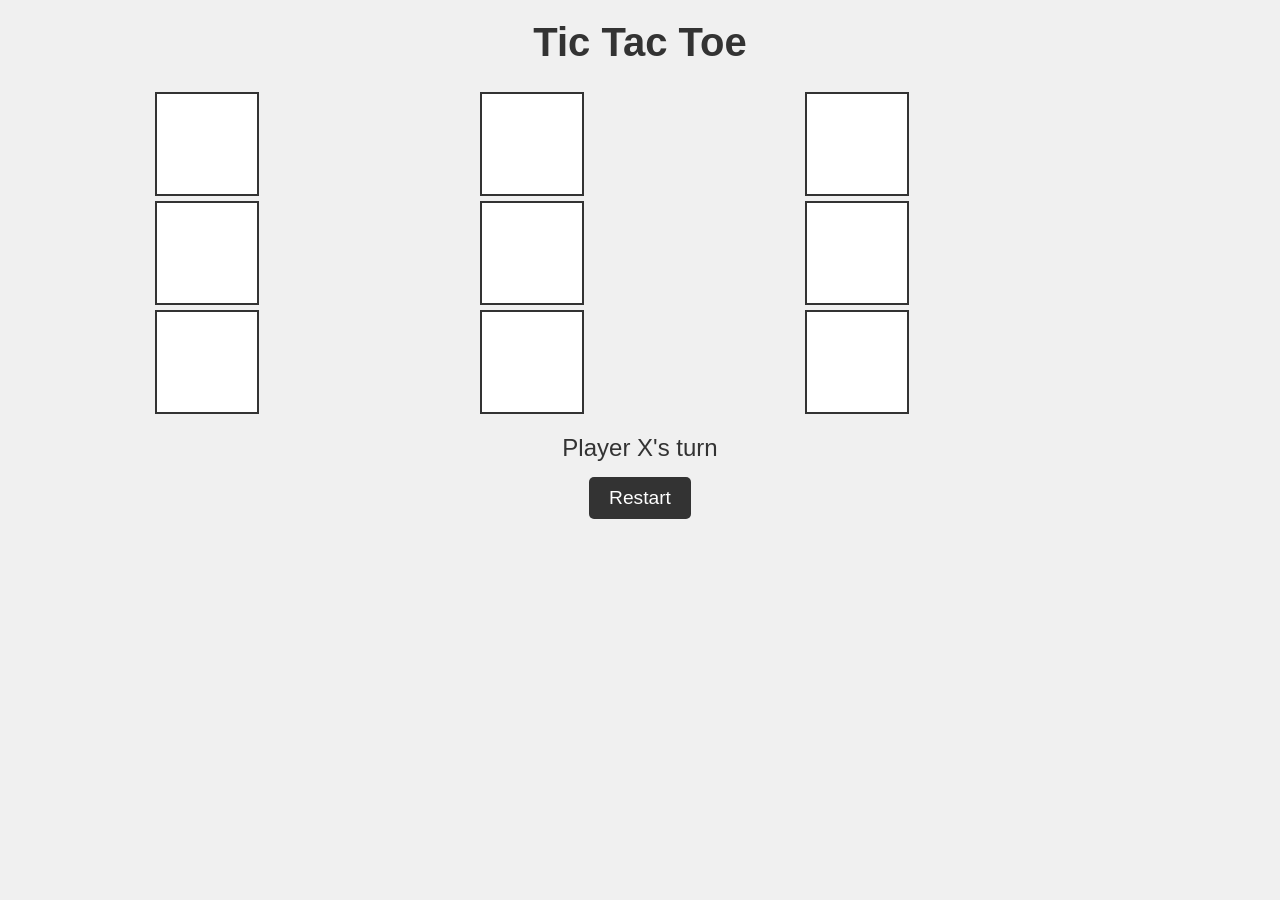
==== index.html @ d8364b8a "Rename Index.html to index.html" ====
<!DOCTYPE html>
<html lang="en">
<head>
<meta charset="UTF-8">
<meta name="viewport" content="width=device-width, initial-scale=1.0">
<title>Tic Tac Toe</title>
<style>
    body {
        font-family: Arial, sans-serif;
        text-align: center;
        background: #f0f0f0;
        margin: 0;
        padding: 0;
    }
    h1 {
        color: #333;
        font-size: clamp(1.5rem, 5vw, 2.5rem);
        margin-top: 20px;
    }
    .board {
        display: grid;
        grid-template-columns: repeat(3, minmax(80px, 25vw));
        gap: 5px;
        justify-content: center;
        margin: 20px auto;
    }
    .cell {
        width: min(25vw, 100px);
        height: min(25vw, 100px);
        background: white;
        border: 2px solid #333;
        font-size: clamp(1.5rem, 8vw, 3rem);
        display: flex;
        align-items: center;
        justify-content: center;
        cursor: pointer;
        user-select: none;
        transition: background 0.3s;
    }
    .cell:hover {
        background: #f9f9f9;
    }
    #status {
        margin-top: 15px;
        font-size: clamp(1rem, 4vw, 1.5rem);
        color: #333;
    }
    button {
        margin-top: 15px;
        padding: 10px 20px;
        font-size: clamp(0.9rem, 3.5vw, 1.2rem);
        cursor: pointer;
        border: none;
        background: #333;
        color: white;
        border-radius: 5px;
    }
    button:hover {
        background: #555;
    }
</style>
</head>
<body>

<h1>Tic Tac Toe</h1>
<div class="board" id="board"></div>
<div id="status">Player X's turn</div>
<button onclick="resetGame()">Restart</button>

<script>
    const boardElement = document.getElementById('board');
    const statusElement = document.getElementById('status');
    let board = ["", "", "", "", "", "", "", "", ""];
    let currentPlayer = "X";
    let gameActive = true;

    function createBoard() {
        boardElement.innerHTML = "";
        board.forEach((cell, index) => {
            const cellElement = document.createElement('div');
            cellElement.classList.add('cell');
            cellElement.textContent = cell;
            cellElement.addEventListener('click', () => handleCellClick(index));
            boardElement.appendChild(cellElement);
        });
    }

    function handleCellClick(index) {
        if (board[index] !== "" || !gameActive) return;
        board[index] = currentPlayer;
        createBoard();
        checkResult();
        currentPlayer = currentPlayer === "X" ? "O" : "X";
        if (gameActive) {
            statusElement.textContent = `Player ${currentPlayer}'s turn`;
        }
    }

    function checkResult() {
        const winConditions = [
            [0, 1, 2],
            [3, 4, 5],
            [6, 7, 8],
            [0, 3, 6],
            [1, 4, 7],
            [2, 5, 8],
            [0, 4, 8],
            [2, 4, 6]
        ];
        for (let condition of winConditions) {
            const [a, b, c] = condition;
            if (board[a] && board[a] === board[b] && board[a] === board[c]) {
                statusElement.textContent = `Player ${board[a]} wins!`;
                gameActive = false;
                return;
            }
        }
        if (!board.includes("")) {
            statusElement.textContent = "It's a draw!";
            gameActive = false;
        }
    }

    function resetGame() {
        board = ["", "", "", "", "", "", "", "", ""];
        currentPlayer = "X";
        gameActive = true;
        statusElement.textContent = `Player ${currentPlayer}'s turn`;
        createBoard();
    }

    createBoard();
</script>

</body>
</html>
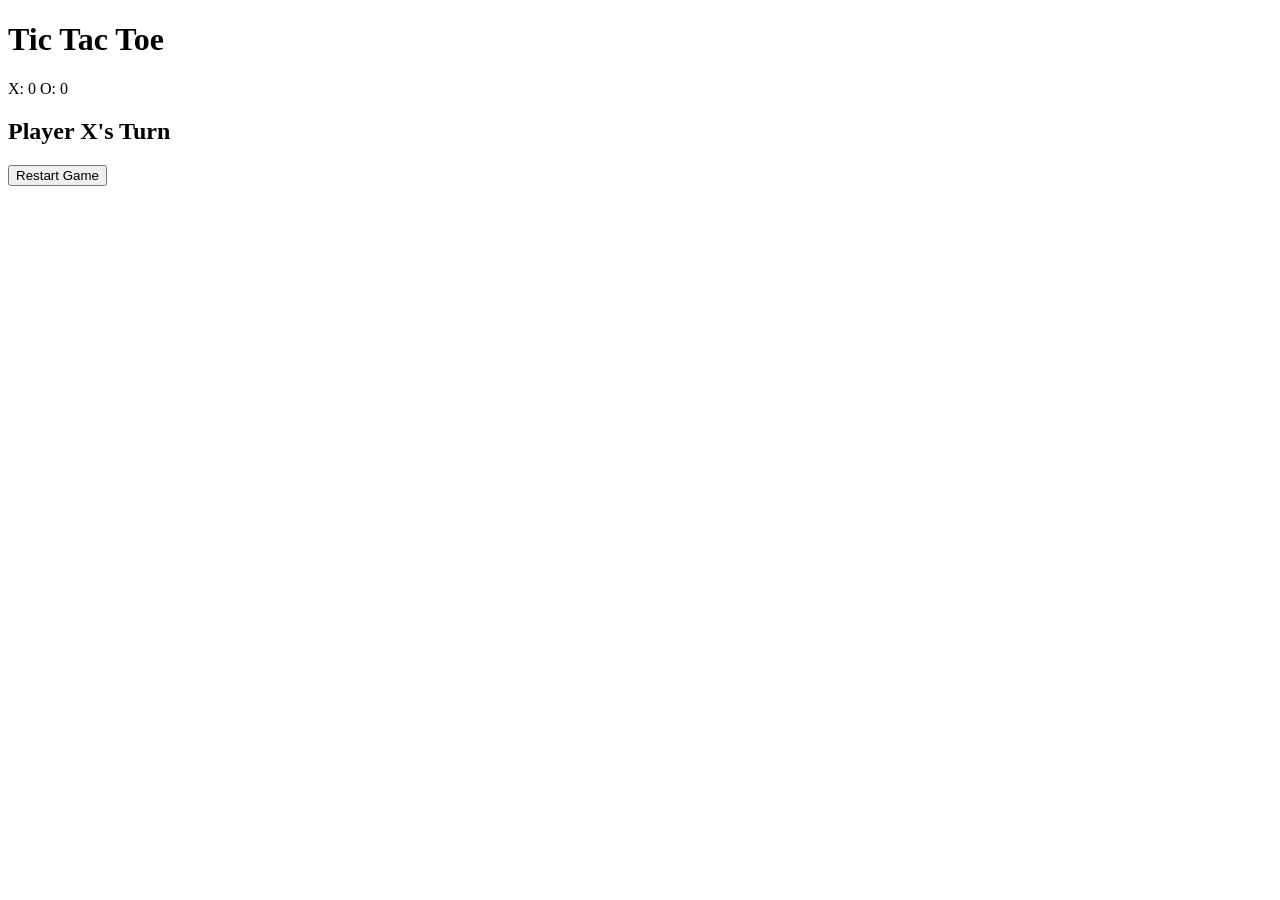
==== commit 43020473: "Update index.html" ====
--- a/index.html
+++ b/index.html
@@ -1,136 +1,37 @@
 <!DOCTYPE html>
 <html lang="en">
 <head>
-<meta charset="UTF-8">
-<meta name="viewport" content="width=device-width, initial-scale=1.0">
-<title>Tic Tac Toe</title>
-<style>
-    body {
-        font-family: Arial, sans-serif;
-        text-align: center;
-        background: #f0f0f0;
-        margin: 0;
-        padding: 0;
-    }
-    h1 {
-        color: #333;
-        font-size: clamp(1.5rem, 5vw, 2.5rem);
-        margin-top: 20px;
-    }
-    .board {
-        display: grid;
-        grid-template-columns: repeat(3, minmax(80px, 25vw));
-        gap: 5px;
-        justify-content: center;
-        margin: 20px auto;
-    }
-    .cell {
-        width: min(25vw, 100px);
-        height: min(25vw, 100px);
-        background: white;
-        border: 2px solid #333;
-        font-size: clamp(1.5rem, 8vw, 3rem);
-        display: flex;
-        align-items: center;
-        justify-content: center;
-        cursor: pointer;
-        user-select: none;
-        transition: background 0.3s;
-    }
-    .cell:hover {
-        background: #f9f9f9;
-    }
-    #status {
-        margin-top: 15px;
-        font-size: clamp(1rem, 4vw, 1.5rem);
-        color: #333;
-    }
-    button {
-        margin-top: 15px;
-        padding: 10px 20px;
-        font-size: clamp(0.9rem, 3.5vw, 1.2rem);
-        cursor: pointer;
-        border: none;
-        background: #333;
-        color: white;
-        border-radius: 5px;
-    }
-    button:hover {
-        background: #555;
-    }
-</style>
+    <meta charset="UTF-8">
+    <title>Tic Tac Toe</title>
+    <link rel="stylesheet" href="style.css">
 </head>
 <body>
 
-<h1>Tic Tac Toe</h1>
-<div class="board" id="board"></div>
-<div id="status">Player X's turn</div>
-<button onclick="resetGame()">Restart</button>
+<div class="container">
+    <h1>Tic Tac Toe</h1>
 
-<script>
-    const boardElement = document.getElementById('board');
-    const statusElement = document.getElementById('status');
-    let board = ["", "", "", "", "", "", "", "", ""];
-    let currentPlayer = "X";
-    let gameActive = true;
+    <div class="scoreboard">
+        <span>X: <span id="scoreX">0</span></span>
+        <span>O: <span id="scoreO">0</span></span>
+    </div>
 
-    function createBoard() {
-        boardElement.innerHTML = "";
-        board.forEach((cell, index) => {
-            const cellElement = document.createElement('div');
-            cellElement.classList.add('cell');
-            cellElement.textContent = cell;
-            cellElement.addEventListener('click', () => handleCellClick(index));
-            boardElement.appendChild(cellElement);
-        });
-    }
+    <div class="board" id="board">
+        <div class="cell"></div>
+        <div class="cell"></div>
+        <div class="cell"></div>
+        <div class="cell"></div>
+        <div class="cell"></div>
+        <div class="cell"></div>
+        <div class="cell"></div>
+        <div class="cell"></div>
+        <div class="cell"></div>
+    </div>
 
-    function handleCellClick(index) {
-        if (board[index] !== "" || !gameActive) return;
-        board[index] = currentPlayer;
-        createBoard();
-        checkResult();
-        currentPlayer = currentPlayer === "X" ? "O" : "X";
-        if (gameActive) {
-            statusElement.textContent = `Player ${currentPlayer}'s turn`;
-        }
-    }
+    <h2 id="status">Player X's Turn</h2>
+    <button onclick="restartGame()">Restart Game</button>
+</div>
 
-    function checkResult() {
-        const winConditions = [
-            [0, 1, 2],
-            [3, 4, 5],
-            [6, 7, 8],
-            [0, 3, 6],
-            [1, 4, 7],
-            [2, 5, 8],
-            [0, 4, 8],
-            [2, 4, 6]
-        ];
-        for (let condition of winConditions) {
-            const [a, b, c] = condition;
-            if (board[a] && board[a] === board[b] && board[a] === board[c]) {
-                statusElement.textContent = `Player ${board[a]} wins!`;
-                gameActive = false;
-                return;
-            }
-        }
-        if (!board.includes("")) {
-            statusElement.textContent = "It's a draw!";
-            gameActive = false;
-        }
-    }
-
-    function resetGame() {
-        board = ["", "", "", "", "", "", "", "", ""];
-        currentPlayer = "X";
-        gameActive = true;
-        statusElement.textContent = `Player ${currentPlayer}'s turn`;
-        createBoard();
-    }
-
-    createBoard();
-</script>
-
+<script src="script.js"></script>
 </body>
 </html>
+
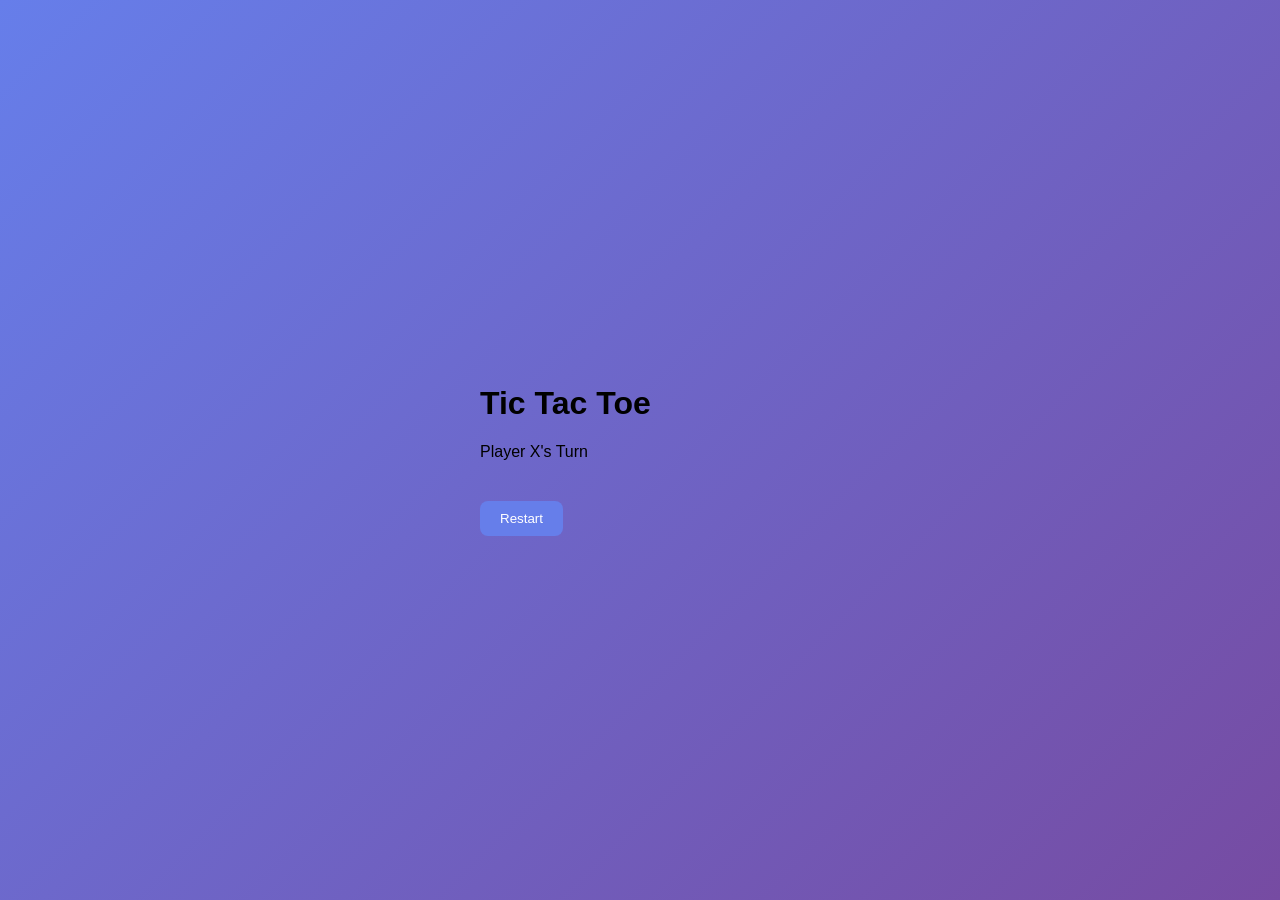
==== commit 11cbd0f7: "Refactor Tic Tac Toe layout and add restart button" ====
--- a/index.html
+++ b/index.html
@@ -7,31 +7,17 @@
 </head>
 <body>
 
-<div class="container">
+<div class="game">
     <h1>Tic Tac Toe</h1>
+    <div class="status" id="status">Player X's Turn</div>
 
-    <div class="scoreboard">
-        <span>X: <span id="scoreX">0</span></span>
-        <span>O: <span id="scoreO">0</span></span>
+    <div class="board" id="board"></div>
+
+    <div class="controls">
+        <button onclick="restartGame()">Restart</button>
     </div>
-
-    <div class="board" id="board">
-        <div class="cell"></div>
-        <div class="cell"></div>
-        <div class="cell"></div>
-        <div class="cell"></div>
-        <div class="cell"></div>
-        <div class="cell"></div>
-        <div class="cell"></div>
-        <div class="cell"></div>
-        <div class="cell"></div>
-    </div>
-
-    <h2 id="status">Player X's Turn</h2>
-    <button onclick="restartGame()">Restart Game</button>
 </div>
 
 <script src="script.js"></script>
 </body>
 </html>
-
--- a/style.css
+++ b/style.css
@@ -0,0 +1,62 @@
+body {
+    margin: 0;
+    font-family: Arial, sans-serif;
+    background: linear-gradient(135deg, #667eea, #764ba2);
+    display: flex;
+    justify-content: center;
+    align-items: center;
+    height: 100vh;
+}
+
+.container {
+    background: white;
+    padding: 30px;
+    border-radius: 15px;
+    text-align: center;
+    box-shadow: 0 10px 25px rgba(0,0,0,0.2);
+}
+
+.board {
+    display: grid;
+    grid-template-columns: repeat(3, 100px);
+    gap: 10px;
+    margin: 20px 0;
+}
+
+.cell {
+    width: 100px;
+    height: 100px;
+    background: #f0f0f0;
+    font-size: 2.5rem;
+    font-weight: bold;
+    display: flex;
+    justify-content: center;
+    align-items: center;
+    cursor: pointer;
+    border-radius: 10px;
+    transition: 0.2s;
+}
+
+.cell:hover {
+    background: #ddd;
+}
+
+button {
+    padding: 10px 20px;
+    border: none;
+    background: #667eea;
+    color: white;
+    border-radius: 8px;
+    cursor: pointer;
+}
+
+button:hover {
+    background: #5563c1;
+}
+
+.scoreboard {
+    display: flex;
+    justify-content: space-between;
+    margin-top: 10px;
+    font-weight: bold;
+}
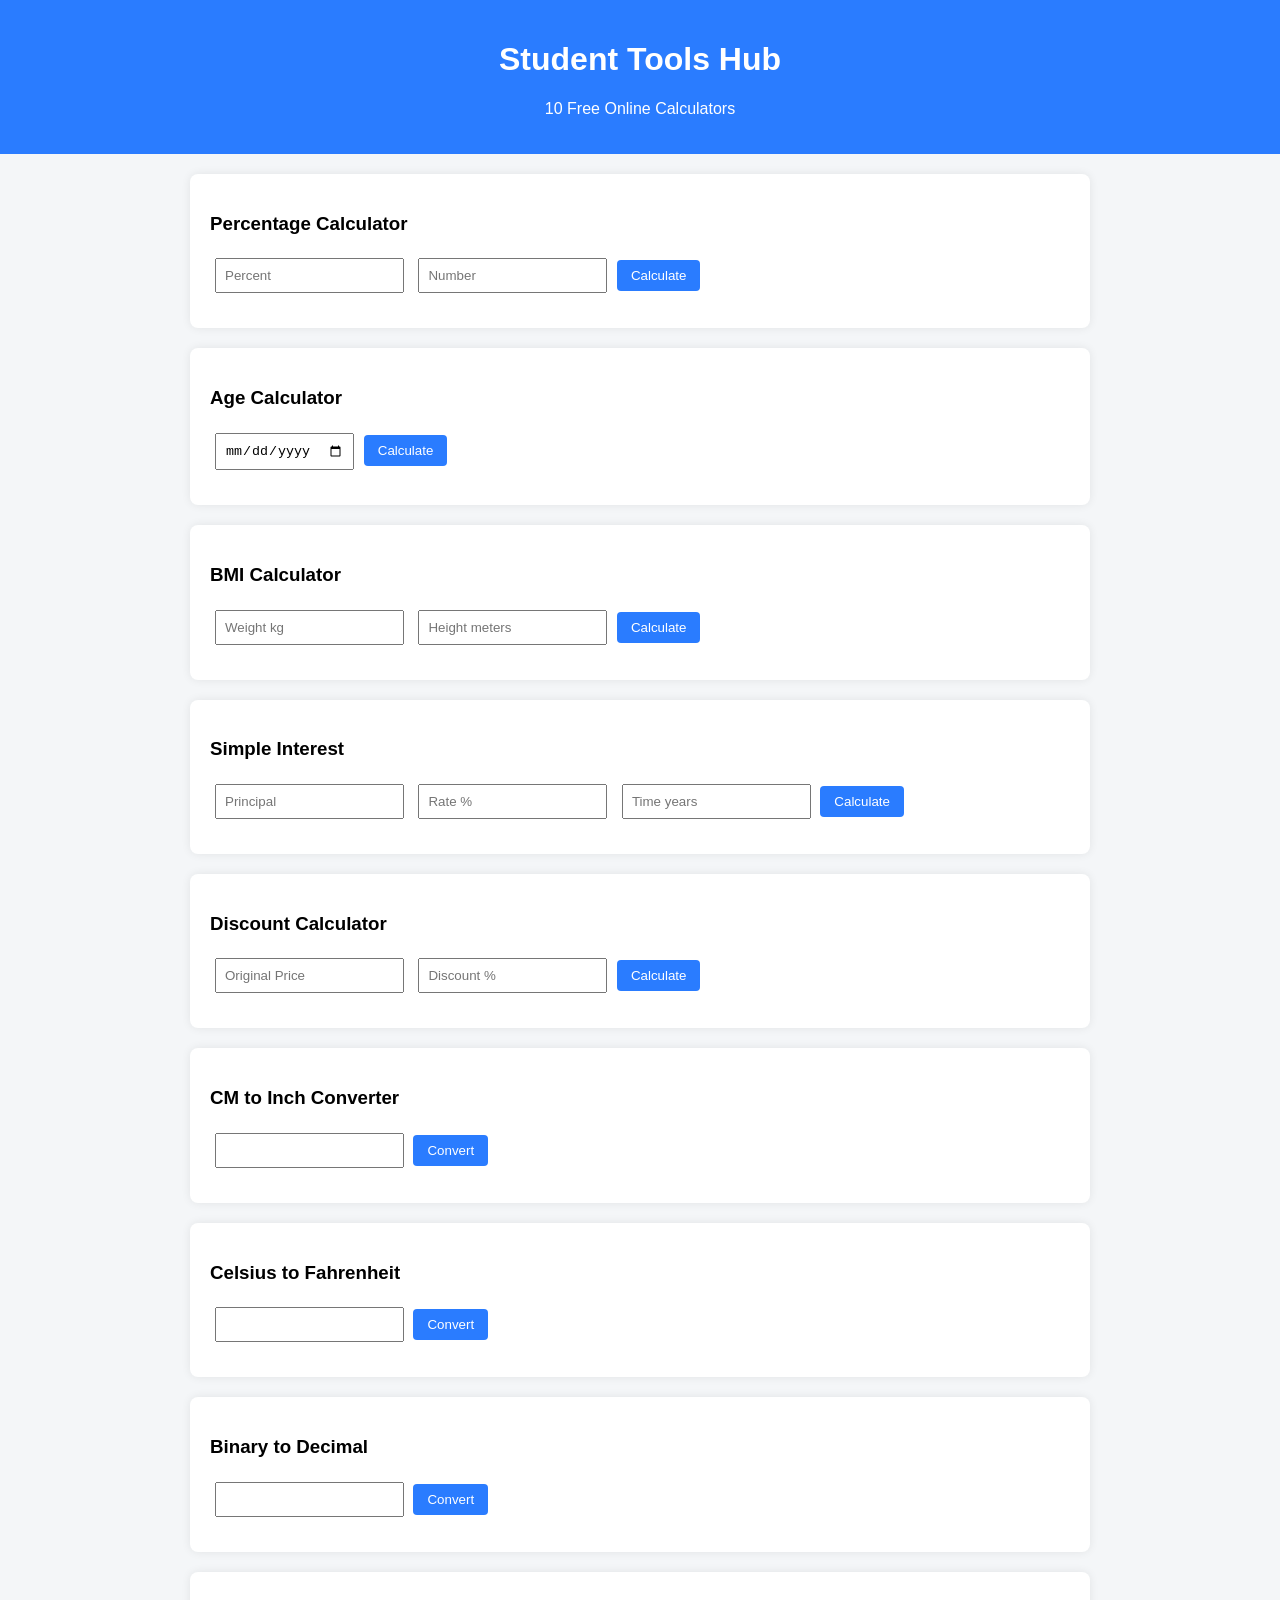
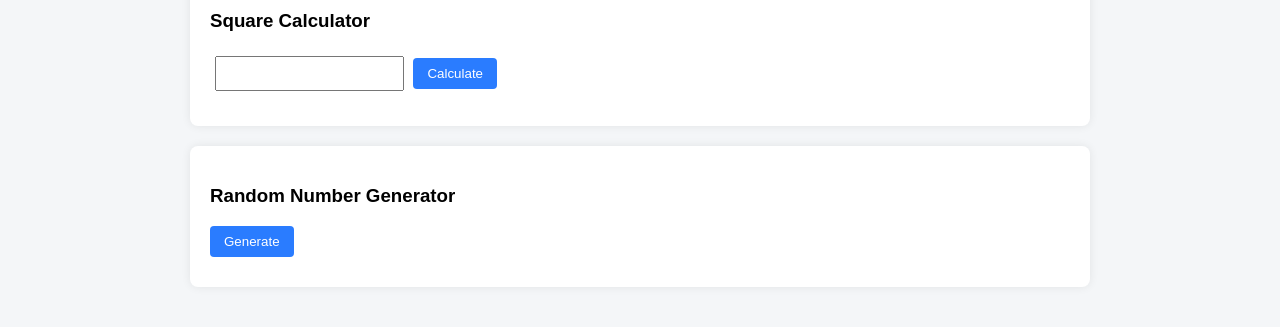
==== commit 7ac6f9cd: "Update index.html" ====
--- a/index.html
+++ b/index.html
@@ -1,23 +1,225 @@
 <!DOCTYPE html>
 <html lang="en">
+
 <head>
-    <meta charset="UTF-8">
-    <title>Tic Tac Toe</title>
-    <link rel="stylesheet" href="style.css">
+
+<meta charset="UTF-8">
+
+<title>Student Tools Hub - Free Online Calculators</title>
+
+<meta name="description" content="Free online calculators including percentage, BMI, age calculator, converters and more.">
+
+<style>
+
+body{
+font-family:Arial;
+background:#f4f6f8;
+margin:0;
+padding:0;
+}
+
+header{
+background:#2a7cff;
+color:white;
+padding:20px;
+text-align:center;
+}
+
+.container{
+max-width:900px;
+margin:auto;
+padding:20px;
+}
+
+.tool{
+background:white;
+padding:20px;
+margin-bottom:20px;
+border-radius:8px;
+box-shadow:0 0 10px rgba(0,0,0,0.08);
+}
+
+input{
+padding:8px;
+margin:5px;
+}
+
+button{
+padding:8px 14px;
+background:#2a7cff;
+color:white;
+border:none;
+border-radius:4px;
+cursor:pointer;
+}
+
+button:hover{
+background:#1b5fcc;
+}
+
+.result{
+font-weight:bold;
+margin-top:10px;
+}
+
+</style>
+
 </head>
+
 <body>
 
-<div class="game">
-    <h1>Tic Tac Toe</h1>
-    <div class="status" id="status">Player X's Turn</div>
-
-    <div class="board" id="board"></div>
-
-    <div class="controls">
-        <button onclick="restartGame()">Restart</button>
-    </div>
-</div>
-
-<script src="script.js"></script>
+<header>
+<h1>Student Tools Hub</h1>
+<p>10 Free Online Calculators</p>
+</header>
+
+<div class="container">
+
+<!-- Percentage -->
+<div class="tool">
+<h3>Percentage Calculator</h3>
+<input id="p1" placeholder="Percent">
+<input id="n1" placeholder="Number">
+<button onclick="percent()">Calculate</button>
+<div class="result" id="r1"></div>
+</div>
+
+<!-- Age -->
+<div class="tool">
+<h3>Age Calculator</h3>
+<input id="birth" type="date">
+<button onclick="age()">Calculate</button>
+<div class="result" id="r2"></div>
+</div>
+
+<!-- BMI -->
+<div class="tool">
+<h3>BMI Calculator</h3>
+<input id="weight" placeholder="Weight kg">
+<input id="height" placeholder="Height meters">
+<button onclick="bmi()">Calculate</button>
+<div class="result" id="r3"></div>
+</div>
+
+<!-- Simple Interest -->
+<div class="tool">
+<h3>Simple Interest</h3>
+<input id="p" placeholder="Principal">
+<input id="r" placeholder="Rate %">
+<input id="t" placeholder="Time years">
+<button onclick="si()">Calculate</button>
+<div class="result" id="r4"></div>
+</div>
+
+<!-- Discount -->
+<div class="tool">
+<h3>Discount Calculator</h3>
+<input id="price" placeholder="Original Price">
+<input id="disc" placeholder="Discount %">
+<button onclick="discount()">Calculate</button>
+<div class="result" id="r5"></div>
+</div>
+
+<!-- cm to inch -->
+<div class="tool">
+<h3>CM to Inch Converter</h3>
+<input id="cm">
+<button onclick="cm()">Convert</button>
+<div class="result" id="r6"></div>
+</div>
+
+<!-- Temperature -->
+<div class="tool">
+<h3>Celsius to Fahrenheit</h3>
+<input id="c">
+<button onclick="temp()">Convert</button>
+<div class="result" id="r7"></div>
+</div>
+
+<!-- Binary -->
+<div class="tool">
+<h3>Binary to Decimal</h3>
+<input id="bin">
+<button onclick="binary()">Convert</button>
+<div class="result" id="r8"></div>
+</div>
+
+<!-- Square -->
+<div class="tool">
+<h3>Square Calculator</h3>
+<input id="sq">
+<button onclick="square()">Calculate</button>
+<div class="result" id="r9"></div>
+</div>
+
+<!-- Random -->
+<div class="tool">
+<h3>Random Number Generator</h3>
+<button onclick="rand()">Generate</button>
+<div class="result" id="r10"></div>
+</div>
+
+</div>
+
+<script>
+
+function percent(){
+let p=document.getElementById("p1").value
+let n=document.getElementById("n1").value
+document.getElementById("r1").innerHTML=(p/100)*n
+}
+
+function age(){
+let b=new Date(document.getElementById("birth").value)
+let t=new Date()
+let a=t.getFullYear()-b.getFullYear()
+document.getElementById("r2").innerHTML="Age: "+a
+}
+
+function bmi(){
+let w=document.getElementById("weight").value
+let h=document.getElementById("height").value
+document.getElementById("r3").innerHTML=w/(h*h)
+}
+
+function si(){
+let p=document.getElementById("p").value
+let r=document.getElementById("r").value
+let t=document.getElementById("t").value
+document.getElementById("r4").innerHTML=(p*r*t)/100
+}
+
+function discount(){
+let price=document.getElementById("price").value
+let d=document.getElementById("disc").value
+document.getElementById("r5").innerHTML=price-(price*d/100)
+}
+
+function cm(){
+let c=document.getElementById("cm").value
+document.getElementById("r6").innerHTML=c/2.54+" inch"
+}
+
+function temp(){
+let c=document.getElementById("c").value
+document.getElementById("r7").innerHTML=(c*9/5)+32+" °F"
+}
+
+function binary(){
+let b=document.getElementById("bin").value
+document.getElementById("r8").innerHTML=parseInt(b,2)
+}
+
+function square(){
+let s=document.getElementById("sq").value
+document.getElementById("r9").innerHTML=s*s
+}
+
+function rand(){
+document.getElementById("r10").innerHTML=Math.floor(Math.random()*100)
+}
+
+</script>
+
 </body>
 </html>
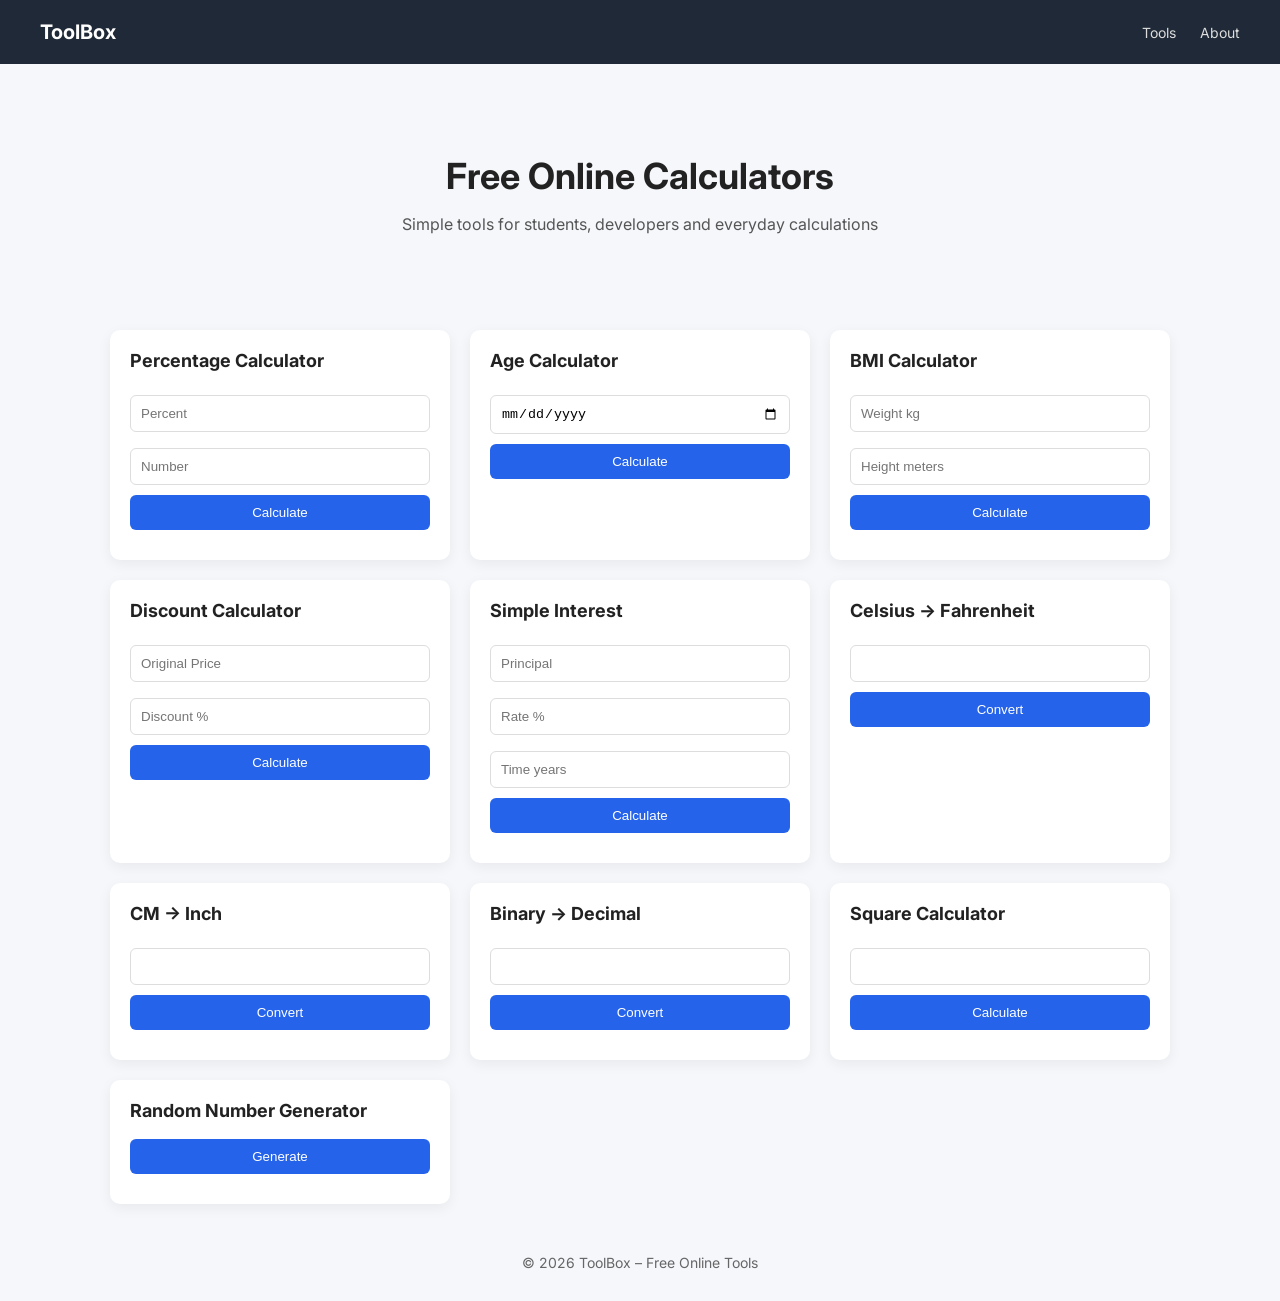
==== commit de00aa27: "Update index.html" ====
--- a/index.html
+++ b/index.html
@@ -1,85 +1,149 @@
 <!DOCTYPE html>
 <html lang="en">
-
 <head>
 
 <meta charset="UTF-8">
-
-<title>Student Tools Hub - Free Online Calculators</title>
-
-<meta name="description" content="Free online calculators including percentage, BMI, age calculator, converters and more.">
+<meta name="viewport" content="width=device-width,initial-scale=1">
+
+<title>ToolBox – Free Online Calculators & Converters</title>
+<meta name="description" content="Free online tools including percentage calculator, age calculator, BMI calculator, converters and more.">
+
+<link href="https://fonts.googleapis.com/css2?family=Inter:wght@400;600&display=swap" rel="stylesheet">
 
 <style>
 
+*{box-sizing:border-box}
+
 body{
-font-family:Arial;
-background:#f4f6f8;
+font-family:Inter,Arial;
 margin:0;
-padding:0;
+background:#f5f7fb;
+color:#222;
 }
 
 header{
-background:#2a7cff;
+background:#1f2937;
 color:white;
-padding:20px;
+padding:20px 40px;
+display:flex;
+justify-content:space-between;
+align-items:center;
+}
+
+header h1{
+font-size:20px;
+margin:0;
+}
+
+nav a{
+color:#ddd;
+margin-left:20px;
+text-decoration:none;
+font-size:14px;
+}
+
+nav a:hover{color:white}
+
+.hero{
+padding:60px 20px;
 text-align:center;
 }
 
+.hero h2{
+font-size:36px;
+margin-bottom:10px;
+}
+
+.hero p{
+color:#555;
+}
+
 .container{
-max-width:900px;
+max-width:1100px;
 margin:auto;
 padding:20px;
+}
+
+.grid{
+display:grid;
+grid-template-columns:repeat(auto-fit,minmax(260px,1fr));
+gap:20px;
 }
 
 .tool{
 background:white;
 padding:20px;
-margin-bottom:20px;
-border-radius:8px;
-box-shadow:0 0 10px rgba(0,0,0,0.08);
+border-radius:10px;
+box-shadow:0 4px 14px rgba(0,0,0,0.06);
+}
+
+.tool h3{
+margin-top:0;
+font-size:18px;
 }
 
 input{
-padding:8px;
-margin:5px;
+width:100%;
+padding:10px;
+margin-top:6px;
+margin-bottom:10px;
+border:1px solid #ddd;
+border-radius:6px;
 }
 
 button{
-padding:8px 14px;
-background:#2a7cff;
+background:#2563eb;
+border:none;
 color:white;
-border:none;
-border-radius:4px;
+padding:10px;
+border-radius:6px;
 cursor:pointer;
+width:100%;
 }
 
 button:hover{
-background:#1b5fcc;
+background:#1d4ed8;
 }
 
 .result{
-font-weight:bold;
 margin-top:10px;
+font-weight:600;
+}
+
+footer{
+text-align:center;
+padding:30px;
+color:#666;
+font-size:14px;
 }
 
 </style>
-
 </head>
 
 <body>
 
 <header>
-<h1>Student Tools Hub</h1>
-<p>10 Free Online Calculators</p>
+<h1>ToolBox</h1>
+<nav>
+<a href="#tools">Tools</a>
+<a href="#">About</a>
+</nav>
 </header>
 
-<div class="container">
+<section class="hero">
+<h2>Free Online Calculators</h2>
+<p>Simple tools for students, developers and everyday calculations</p>
+</section>
+
+<div class="container" id="tools">
+
+<div class="grid">
 
 <!-- Percentage -->
 <div class="tool">
 <h3>Percentage Calculator</h3>
-<input id="p1" placeholder="Percent">
-<input id="n1" placeholder="Number">
+<input id="p" placeholder="Percent">
+<input id="n" placeholder="Number">
 <button onclick="percent()">Calculate</button>
 <div class="result" id="r1"></div>
 </div>
@@ -87,7 +151,7 @@
 <!-- Age -->
 <div class="tool">
 <h3>Age Calculator</h3>
-<input id="birth" type="date">
+<input type="date" id="birth">
 <button onclick="age()">Calculate</button>
 <div class="result" id="r2"></div>
 </div>
@@ -95,20 +159,10 @@
 <!-- BMI -->
 <div class="tool">
 <h3>BMI Calculator</h3>
-<input id="weight" placeholder="Weight kg">
-<input id="height" placeholder="Height meters">
+<input id="w" placeholder="Weight kg">
+<input id="h" placeholder="Height meters">
 <button onclick="bmi()">Calculate</button>
 <div class="result" id="r3"></div>
-</div>
-
-<!-- Simple Interest -->
-<div class="tool">
-<h3>Simple Interest</h3>
-<input id="p" placeholder="Principal">
-<input id="r" placeholder="Rate %">
-<input id="t" placeholder="Time years">
-<button onclick="si()">Calculate</button>
-<div class="result" id="r4"></div>
 </div>
 
 <!-- Discount -->
@@ -117,28 +171,38 @@
 <input id="price" placeholder="Original Price">
 <input id="disc" placeholder="Discount %">
 <button onclick="discount()">Calculate</button>
+<div class="result" id="r4"></div>
+</div>
+
+<!-- Interest -->
+<div class="tool">
+<h3>Simple Interest</h3>
+<input id="sp" placeholder="Principal">
+<input id="sr" placeholder="Rate %">
+<input id="st" placeholder="Time years">
+<button onclick="si()">Calculate</button>
 <div class="result" id="r5"></div>
 </div>
 
-<!-- cm to inch -->
-<div class="tool">
-<h3>CM to Inch Converter</h3>
+<!-- Temperature -->
+<div class="tool">
+<h3>Celsius → Fahrenheit</h3>
+<input id="c">
+<button onclick="temp()">Convert</button>
+<div class="result" id="r6"></div>
+</div>
+
+<!-- CM -->
+<div class="tool">
+<h3>CM → Inch</h3>
 <input id="cm">
 <button onclick="cm()">Convert</button>
-<div class="result" id="r6"></div>
-</div>
-
-<!-- Temperature -->
-<div class="tool">
-<h3>Celsius to Fahrenheit</h3>
-<input id="c">
-<button onclick="temp()">Convert</button>
 <div class="result" id="r7"></div>
 </div>
 
 <!-- Binary -->
 <div class="tool">
-<h3>Binary to Decimal</h3>
+<h3>Binary → Decimal</h3>
 <input id="bin">
 <button onclick="binary()">Convert</button>
 <div class="result" id="r8"></div>
@@ -160,63 +224,67 @@
 </div>
 
 </div>
+</div>
+
+<footer>
+© 2026 ToolBox – Free Online Tools
+</footer>
 
 <script>
 
 function percent(){
-let p=document.getElementById("p1").value
-let n=document.getElementById("n1").value
-document.getElementById("r1").innerHTML=(p/100)*n
+let p=document.getElementById("p").value
+let n=document.getElementById("n").value
+document.getElementById("r1").innerText=(p/100)*n
 }
 
 function age(){
 let b=new Date(document.getElementById("birth").value)
 let t=new Date()
-let a=t.getFullYear()-b.getFullYear()
-document.getElementById("r2").innerHTML="Age: "+a
+document.getElementById("r2").innerText=t.getFullYear()-b.getFullYear()+" years"
 }
 
 function bmi(){
-let w=document.getElementById("weight").value
-let h=document.getElementById("height").value
-document.getElementById("r3").innerHTML=w/(h*h)
+let w=document.getElementById("w").value
+let h=document.getElementById("h").value
+document.getElementById("r3").innerText=(w/(h*h)).toFixed(2)
+}
+
+function discount(){
+let p=document.getElementById("price").value
+let d=document.getElementById("disc").value
+document.getElementById("r4").innerText=p-(p*d/100)
 }
 
 function si(){
-let p=document.getElementById("p").value
-let r=document.getElementById("r").value
-let t=document.getElementById("t").value
-document.getElementById("r4").innerHTML=(p*r*t)/100
-}
-
-function discount(){
-let price=document.getElementById("price").value
-let d=document.getElementById("disc").value
-document.getElementById("r5").innerHTML=price-(price*d/100)
+let p=document.getElementById("sp").value
+let r=document.getElementById("sr").value
+let t=document.getElementById("st").value
+document.getElementById("r5").innerText=(p*r*t)/100
+}
+
+function temp(){
+let c=document.getElementById("c").value
+document.getElementById("r6").innerText=(c*9/5)+32+" °F"
 }
 
 function cm(){
 let c=document.getElementById("cm").value
-document.getElementById("r6").innerHTML=c/2.54+" inch"
-}
-
-function temp(){
-let c=document.getElementById("c").value
-document.getElementById("r7").innerHTML=(c*9/5)+32+" °F"
+document.getElementById("r7").innerText=c/2.54+" inch"
 }
 
 function binary(){
 let b=document.getElementById("bin").value
-document.getElementById("r8").innerHTML=parseInt(b,2)
+document.getElementById("r8").innerText=parseInt(b,2)
 }
 
 function square(){
 let s=document.getElementById("sq").value
-document.getElementById("r9").innerHTML=s*s
+document.getElementById("r9").innerText=s*s
 }
 
 function rand(){
-document.getElementById("r10").innerHTML=Math.floor(Math.random()*100)
+document.getElementById("r10").innerText=Math.floor(Math.random()*100)
 }
 
 </script>
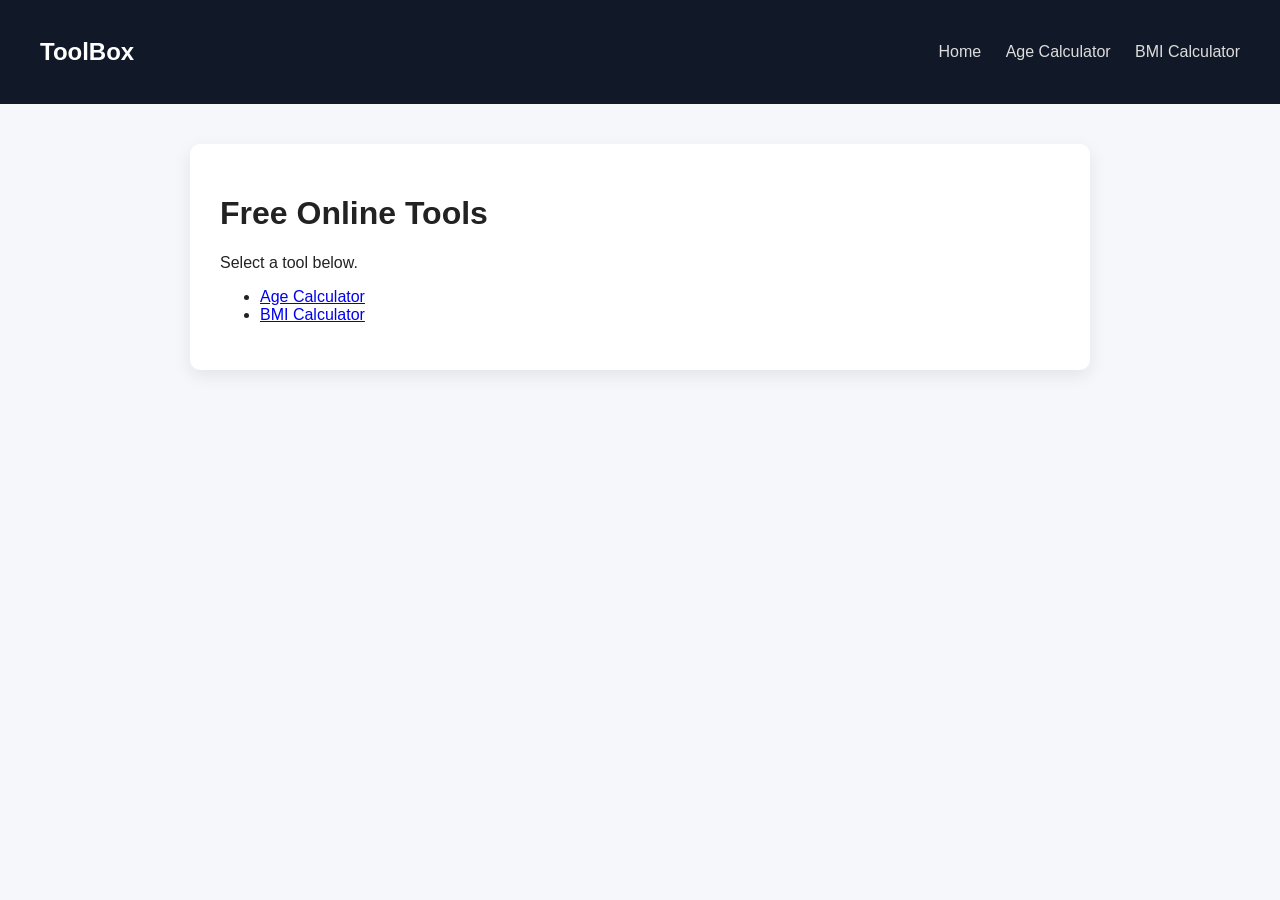
==== commit 41bfc602: "Refactor index.html for improved structure and tools Updated the HTML structure and content, includi" ====
--- a/index.html
+++ b/index.html
@@ -1,293 +1,49 @@
 <!DOCTYPE html>
-<html lang="en">
+<html>
+
 <head>
 
 <meta charset="UTF-8">
-<meta name="viewport" content="width=device-width,initial-scale=1">
+<title>ToolBox – Free Online Calculators</title>
 
-<title>ToolBox – Free Online Calculators & Converters</title>
-<meta name="description" content="Free online tools including percentage calculator, age calculator, BMI calculator, converters and more.">
+<link rel="stylesheet" href="style.css">
 
-<link href="https://fonts.googleapis.com/css2?family=Inter:wght@400;600&display=swap" rel="stylesheet">
-
-<style>
-
-*{box-sizing:border-box}
-
-body{
-font-family:Inter,Arial;
-margin:0;
-background:#f5f7fb;
-color:#222;
-}
-
-header{
-background:#1f2937;
-color:white;
-padding:20px 40px;
-display:flex;
-justify-content:space-between;
-align-items:center;
-}
-
-header h1{
-font-size:20px;
-margin:0;
-}
-
-nav a{
-color:#ddd;
-margin-left:20px;
-text-decoration:none;
-font-size:14px;
-}
-
-nav a:hover{color:white}
-
-.hero{
-padding:60px 20px;
-text-align:center;
-}
-
-.hero h2{
-font-size:36px;
-margin-bottom:10px;
-}
-
-.hero p{
-color:#555;
-}
-
-.container{
-max-width:1100px;
-margin:auto;
-padding:20px;
-}
-
-.grid{
-display:grid;
-grid-template-columns:repeat(auto-fit,minmax(260px,1fr));
-gap:20px;
-}
-
-.tool{
-background:white;
-padding:20px;
-border-radius:10px;
-box-shadow:0 4px 14px rgba(0,0,0,0.06);
-}
-
-.tool h3{
-margin-top:0;
-font-size:18px;
-}
-
-input{
-width:100%;
-padding:10px;
-margin-top:6px;
-margin-bottom:10px;
-border:1px solid #ddd;
-border-radius:6px;
-}
-
-button{
-background:#2563eb;
-border:none;
-color:white;
-padding:10px;
-border-radius:6px;
-cursor:pointer;
-width:100%;
-}
-
-button:hover{
-background:#1d4ed8;
-}
-
-.result{
-margin-top:10px;
-font-weight:600;
-}
-
-footer{
-text-align:center;
-padding:30px;
-color:#666;
-font-size:14px;
-}
-
-</style>
 </head>
 
 <body>
 
 <header>
-<h1>ToolBox</h1>
+
+<h2>ToolBox</h2>
+
 <nav>
-<a href="#tools">Tools</a>
-<a href="#">About</a>
+<a href="/">Home</a>
+<a href="/age">Age Calculator</a>
+<a href="/bmi">BMI Calculator</a>
 </nav>
+
 </header>
 
-<section class="hero">
-<h2>Free Online Calculators</h2>
-<p>Simple tools for students, developers and everyday calculations</p>
-</section>
+<div class="container">
 
-<div class="container" id="tools">
+<div class="card">
 
-<div class="grid">
+<h1>Free Online Tools</h1>
 
-<!-- Percentage -->
-<div class="tool">
-<h3>Percentage Calculator</h3>
-<input id="p" placeholder="Percent">
-<input id="n" placeholder="Number">
-<button onclick="percent()">Calculate</button>
-<div class="result" id="r1"></div>
-</div>
+<p>Select a tool below.</p>
 
-<!-- Age -->
-<div class="tool">
-<h3>Age Calculator</h3>
-<input type="date" id="birth">
-<button onclick="age()">Calculate</button>
-<div class="result" id="r2"></div>
-</div>
+<ul>
 
-<!-- BMI -->
-<div class="tool">
-<h3>BMI Calculator</h3>
-<input id="w" placeholder="Weight kg">
-<input id="h" placeholder="Height meters">
-<button onclick="bmi()">Calculate</button>
-<div class="result" id="r3"></div>
-</div>
+<li><a href="/age">Age Calculator</a></li>
 
-<!-- Discount -->
-<div class="tool">
-<h3>Discount Calculator</h3>
-<input id="price" placeholder="Original Price">
-<input id="disc" placeholder="Discount %">
-<button onclick="discount()">Calculate</button>
-<div class="result" id="r4"></div>
-</div>
+<li><a href="/bmi">BMI Calculator</a></li>
 
-<!-- Interest -->
-<div class="tool">
-<h3>Simple Interest</h3>
-<input id="sp" placeholder="Principal">
-<input id="sr" placeholder="Rate %">
-<input id="st" placeholder="Time years">
-<button onclick="si()">Calculate</button>
-<div class="result" id="r5"></div>
-</div>
+</ul>
 
-<!-- Temperature -->
-<div class="tool">
-<h3>Celsius → Fahrenheit</h3>
-<input id="c">
-<button onclick="temp()">Convert</button>
-<div class="result" id="r6"></div>
-</div>
-
-<!-- CM -->
-<div class="tool">
-<h3>CM → Inch</h3>
-<input id="cm">
-<button onclick="cm()">Convert</button>
-<div class="result" id="r7"></div>
-</div>
-
-<!-- Binary -->
-<div class="tool">
-<h3>Binary → Decimal</h3>
-<input id="bin">
-<button onclick="binary()">Convert</button>
-<div class="result" id="r8"></div>
-</div>
-
-<!-- Square -->
-<div class="tool">
-<h3>Square Calculator</h3>
-<input id="sq">
-<button onclick="square()">Calculate</button>
-<div class="result" id="r9"></div>
-</div>
-
-<!-- Random -->
-<div class="tool">
-<h3>Random Number Generator</h3>
-<button onclick="rand()">Generate</button>
-<div class="result" id="r10"></div>
 </div>
 
 </div>
-</div>
-
-<footer>
-© 2026 ToolBox – Free Online Tools
-</footer>
-
-<script>
-
-function percent(){
-let p=document.getElementById("p").value
-let n=document.getElementById("n").value
-document.getElementById("r1").innerText=(p/100)*n
-}
-
-function age(){
-let b=new Date(document.getElementById("birth").value)
-let t=new Date()
-document.getElementById("r2").innerText=t.getFullYear()-b.getFullYear()+" years"
-}
-
-function bmi(){
-let w=document.getElementById("w").value
-let h=document.getElementById("h").value
-document.getElementById("r3").innerText=(w/(h*h)).toFixed(2)
-}
-
-function discount(){
-let p=document.getElementById("price").value
-let d=document.getElementById("disc").value
-document.getElementById("r4").innerText=p-(p*d/100)
-}
-
-function si(){
-let p=document.getElementById("sp").value
-let r=document.getElementById("sr").value
-let t=document.getElementById("st").value
-document.getElementById("r5").innerText=(p*r*t)/100
-}
-
-function temp(){
-let c=document.getElementById("c").value
-document.getElementById("r6").innerText=(c*9/5)+32+" °F"
-}
-
-function cm(){
-let c=document.getElementById("cm").value
-document.getElementById("r7").innerText=c/2.54+" inch"
-}
-
-function binary(){
-let b=document.getElementById("bin").value
-document.getElementById("r8").innerText=parseInt(b,2)
-}
-
-function square(){
-let s=document.getElementById("sq").value
-document.getElementById("r9").innerText=s*s
-}
-
-function rand(){
-document.getElementById("r10").innerText=Math.floor(Math.random()*100)
-}
-
-</script>
 
 </body>
+
 </html>
--- a/style.css
+++ b/style.css
@@ -0,0 +1,66 @@
+body{
+font-family:Inter,Arial;
+margin:0;
+background:#f5f7fb;
+color:#222;
+}
+
+header{
+background:#111827;
+color:white;
+padding:18px 40px;
+display:flex;
+justify-content:space-between;
+align-items:center;
+}
+
+nav a{
+color:#ddd;
+margin-left:20px;
+text-decoration:none;
+}
+
+nav a:hover{
+color:white;
+}
+
+.container{
+max-width:900px;
+margin:auto;
+padding:40px 20px;
+}
+
+.card{
+background:white;
+padding:30px;
+border-radius:10px;
+box-shadow:0 6px 18px rgba(0,0,0,0.08);
+}
+
+input{
+width:100%;
+padding:12px;
+margin:10px 0;
+border:1px solid #ddd;
+border-radius:6px;
+}
+
+button{
+background:#2563eb;
+color:white;
+border:none;
+padding:12px;
+border-radius:6px;
+cursor:pointer;
+width:100%;
+}
+
+button:hover{
+background:#1d4ed8;
+}
+
+.result{
+margin-top:15px;
+font-weight:bold;
+font-size:18px;
+}
